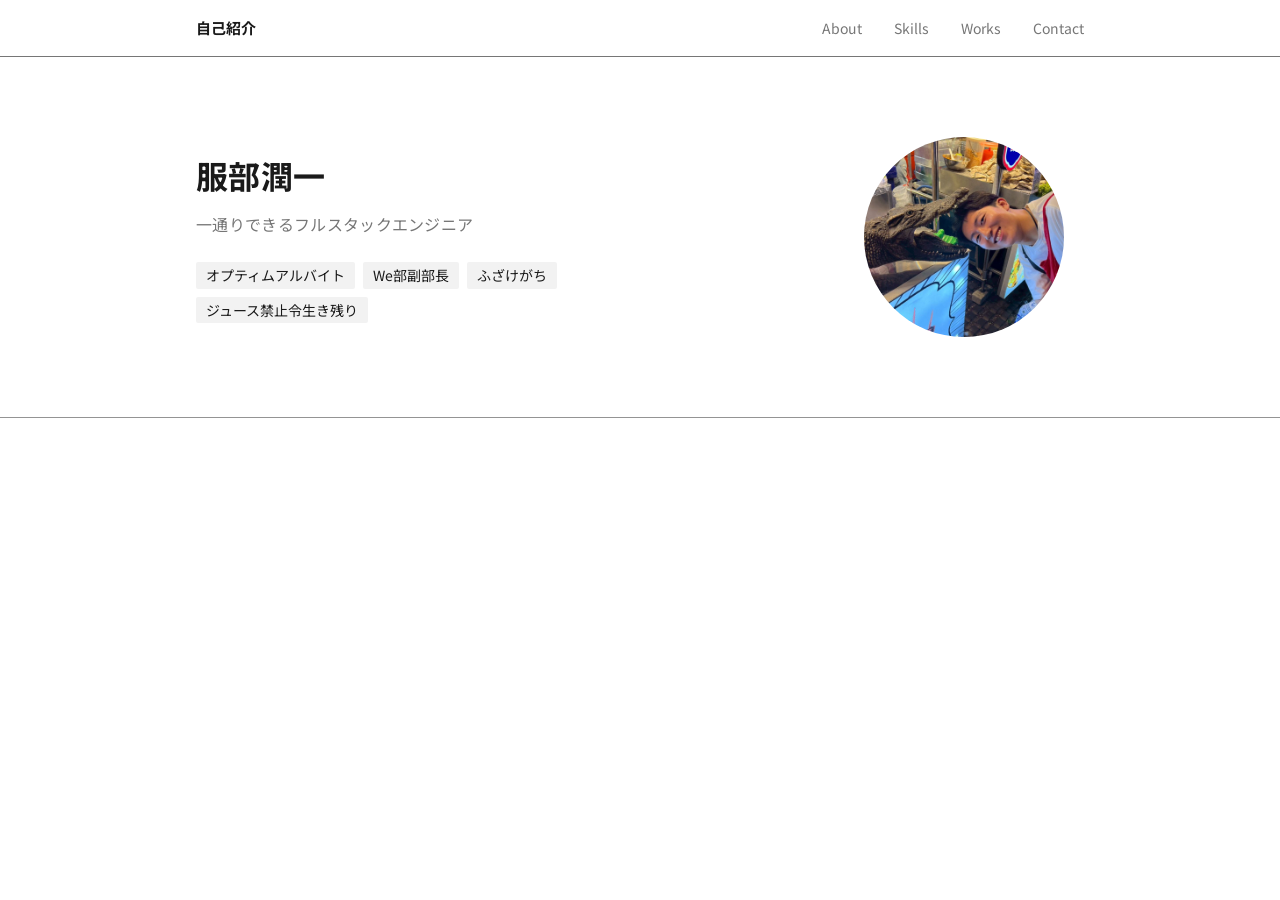
==== src/index.html @ 5481701e "ヒーローセクション" ====
<!DOCTYPE html>
<html lang="ja">

<head>
  <meta charset="UTF-8">
  <meta name="viewport" content="width=device-width, initial-scale=1.0">
  <title>自己紹介</title>

  <!-- Google Fonts: Noto Sans JP Noto Sans Mono を読み込む -->
  <link rel="preconnect" href="https://fonts.googleapis.com">
  <link rel="preconnect" href="https://fonts.gstatic.com" crossorigin>
  <link href="https://fonts.googleapis.com/css2?family=Noto+Sans+JP:wght@100..900&display=swap" rel="stylesheet">

  <link rel="stylesheet" type="" href="style.css">
</head>

<body>

  <header class="nav">
    <div class="container">
      <span class="nav-name">自己紹介</span>
      <nav>
        <ul class="nav-links">
          <li><a href="#about">About</a></li>
          <li><a href="#skills">Skills</a></li>
          <li><a href="#works">Works</a></li>
          <li><a href="#Contact">Contact</a></li>
        </ul>
      </nav>
    </div>
  </header>

  <section class="hero">
    <div class="container">
      <div class="hero-text">
        <h1 class="hero-name">服部潤一</h1>
        <p class="hero-catch">一通りできるフルスタックエンジニア</p>
        <div class="hero-tags">
          <span class="hero-tag">オプティムアルバイト</span>
          <span class="hero-tag">We部副部長</span>
          <span class="hero-tag">ふざけがち</span>
          <span class="hero-tag">ジュース禁止令生き残り</span>
        </div>
      </div>
      <div class="hero-photo">
        <img src="images/profile.jpg" alt="服部潤一の写真">
      </div>
    </div>
  </section>

</body>

</html>
---- src/style.css ----
*,
*::before,
*::after {
  box-sizing: border-box;
  margin: 0;
  padding: 0;
}

body {
  font-family: 'Noto Sans JP';
  background-color: #ffffff;
  color: #1a1a1a;
  line-height: 1.7;
}

.container {
  max-width: 968px;
  margin: 0 auto;
  padding: 0 40px;
}

/* ===== CSS変数（カラーテーマ） ===== */
:root {
  --text-main: #1a1a1a;
  --text-sub: #767676;
  --text-muted: #949494;
  --bg-page: #ffffff;
  --bg-alt: #f2f2f2;
  --border: #949494;
  --border-strong: #767676;
  --accent: #0017c1;
  --accent-hover: #00118f;
  --accent-light: #e8f1fe;
  --link: #00118f;
  --link-hover: #0017c1;
  --font-sans: 'Noto Sans JP';
  --font-mono: 'Noto Sans Mono';
}

.nav {
  background-color: var(--bg-page);
  border-bottom: 1px solid var(--border-strong);
  position: sticky;
  top: 0;
  z-index: 100;
}

.nav .container {
  height: 56px;
  display: flex;
  align-items: center;
  justify-content: space-between;
}

.nav-name {
  font-size: 15px;
  font-weight: 700;
  color: var(--text-main);
}

.nav-links {
  display: flex;
  gap: 32px;
  list-style: none;
}

.nav-links a {
  font-size: 14px;
  color: var(--text-sub);
  text-decoration: none;
}

.nav-links a:hover {
  color: var(--text-main);
}

.hero {
  background-color: var(--bg-page);
  border-bottom: 1px solid var(--border);
  padding: 80px 0;
}

.hero .container {
  display: grid;
  grid-template-columns: 1fr 240px;
  gap: 48px;
  align-items: center;
}

.hero-name {
  font-size: 32px;
  font-weight: 700;
  line-height: 1.5;
  letter-spacing: 0.01em;
  color: var(--text-main);
  margin-bottom: 12px;
}

.hero-catch {
  font-size: 16px;
  font-weight: 400;
  line-height: 1.7;
  letter-spacing: 0.02em;
  color: var(--text-sub);
  margin-bottom: 24px;
}

.hero-tags {
  display: flex;
  gap: 8px;
  flex-wrap: wrap;
  max-width: 420px;
}

.hero-tag {
  background-color: var(--bg-alt);
  color: var(--text-main);
  font-size: 14px;
  line-height: 1.3;
  padding: 4px 10px;
  border-radius: 2px;
}

.hero-photo img {
  width: 200px;
  height: 200px;
  border-radius: 50%;
  object-fit: cover;
  display: block;
  margin: 0 auto;
}
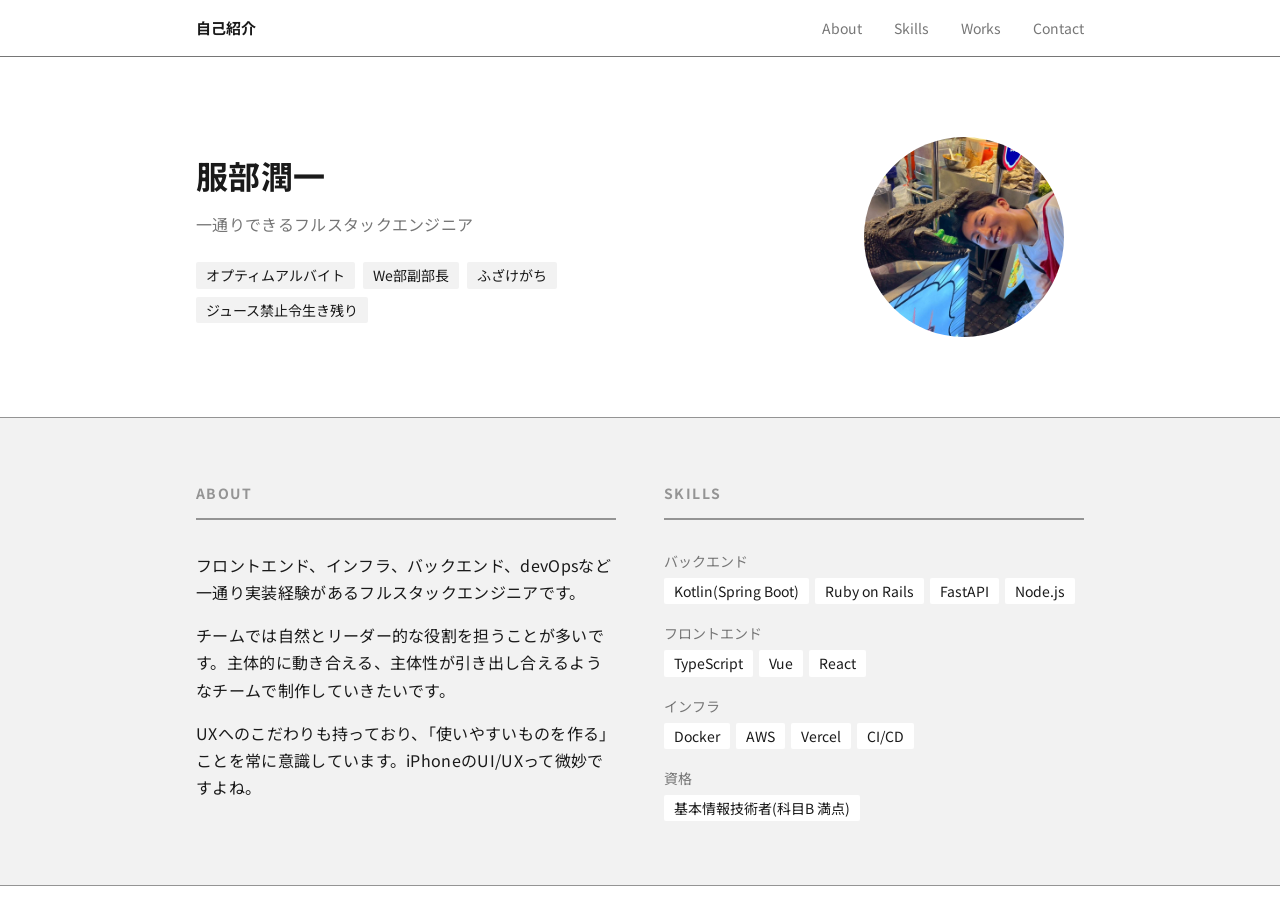
==== commit 41758709: "about-skillsセクション作成" ====
--- a/src/index.html
+++ b/src/index.html
@@ -48,6 +48,61 @@
     </div>
   </section>
 
+  <section class="about-skills" id="about">
+    <div class="container">
+
+      <div class="about">
+        <h2 class="section-title">ABOUT</h2>
+        <p class="about-text">フロントエンド、インフラ、バックエンド、devOpsなど一通り実装経験があるフルスタックエンジニアです。</p>
+        <p class="about-text"> チームでは自然とリーダー的な役割を担うことが多いです。主体的に動き合える、主体性が引き出し合えるようなチームで制作していきたいです。</p>
+        <p class="about-text">UXへのこだわりも持っており、「使いやすいものを作る」ことを常に意識しています。iPhoneのUI/UXって微妙ですよね。</p>
+      </div>
+
+      <div class="skills" id="skills">
+        <h2 class="section-title">SKILLS</h2>
+        <div class="skills-grid">
+
+          <div class="skill-row">
+            <p class="skill-label">バックエンド</p>
+            <div class="skill-chips">
+              <span class="skill-chip">Kotlin(Spring Boot)</span>
+              <span class="skill-chip">Ruby on Rails</span>
+              <span class="skill-chip">FastAPI</span>
+              <span class="skill-chip">Node.js</span>
+            </div>
+          </div>
+
+          <div class="skill-row">
+            <p class="skill-label">フロントエンド</p>
+            <div class="skill-chips">
+              <span class="skill-chip">TypeScript</span>
+              <span class="skill-chip">Vue</span>
+              <span class="skill-chip">React</span>
+            </div>
+          </div>
+
+          <div class="skill-row">
+            <p class="skill-label">インフラ</p>
+            <div class="skill-chips">
+              <span class="skill-chip">Docker</span>
+              <span class="skill-chip">AWS</span>
+              <span class="skill-chip">Vercel</span>
+              <span class="skill-chip">CI/CD</span>
+            </div>
+          </div>
+          <div class="skill-row">
+            <p class="skill-label">資格</p>
+            <div class="skill-chips">
+              <span class="skill-chip">基本情報技術者(科目B 満点)</span>
+            </div>
+          </div>
+
+        </div>
+      </div>
+
+    </div>
+  </section>
+
 </body>
 
 </html>
--- a/src/style.css
+++ b/src/style.css
@@ -129,3 +129,68 @@
   display: block;
   margin: 0 auto;
 }
+
+.section-title {
+  font-size: 14px;
+  font-weight: 700;
+  letter-spacing: 0.1em;
+  color: var(--text-muted);
+  margin-bottom: 32px;
+  padding-bottom: 12px;
+  border-bottom: 2px solid var(--border);
+}
+
+.about-skills {
+  background-color: var(--bg-alt);
+  border-bottom: 1px solid var(--border);
+  padding: 64px 0px;
+}
+
+.about-skills .container {
+  display: grid;
+  grid-template-columns: 1fr 1fr;
+  gap: 48px;
+}
+
+.about-text {
+  font-size: 16px;
+  font-weight: 400;
+  line-height: 1.7;
+  letter-spacing: 0.02em;
+  color: var(--text-main);
+}
+
+.about-text+.about-text {
+  margin-top: 1em;
+}
+
+.skills-grid {
+  display: flex;
+  flex-direction: column;
+  gap: 20px;
+}
+
+.skill-label {
+  font-size: 14px;
+  font-weight: 400;
+  line-height: 1.3;
+  letter-spacing: 0;
+  color: var(--text-sub);
+  margin-bottom: 8px;
+}
+
+.skill-chips {
+  display: flex;
+  gap: 6px;
+  flex-wrap: wrap;
+}
+
+.skill-chip {
+  background-color: var(--bg-page);
+  color: var(--text-main);
+  font-size: 14px;
+  line-height: 1.3;
+  letter-spacing: 0;
+  padding: 4px 10px;
+  border-radius: 2px;
+}
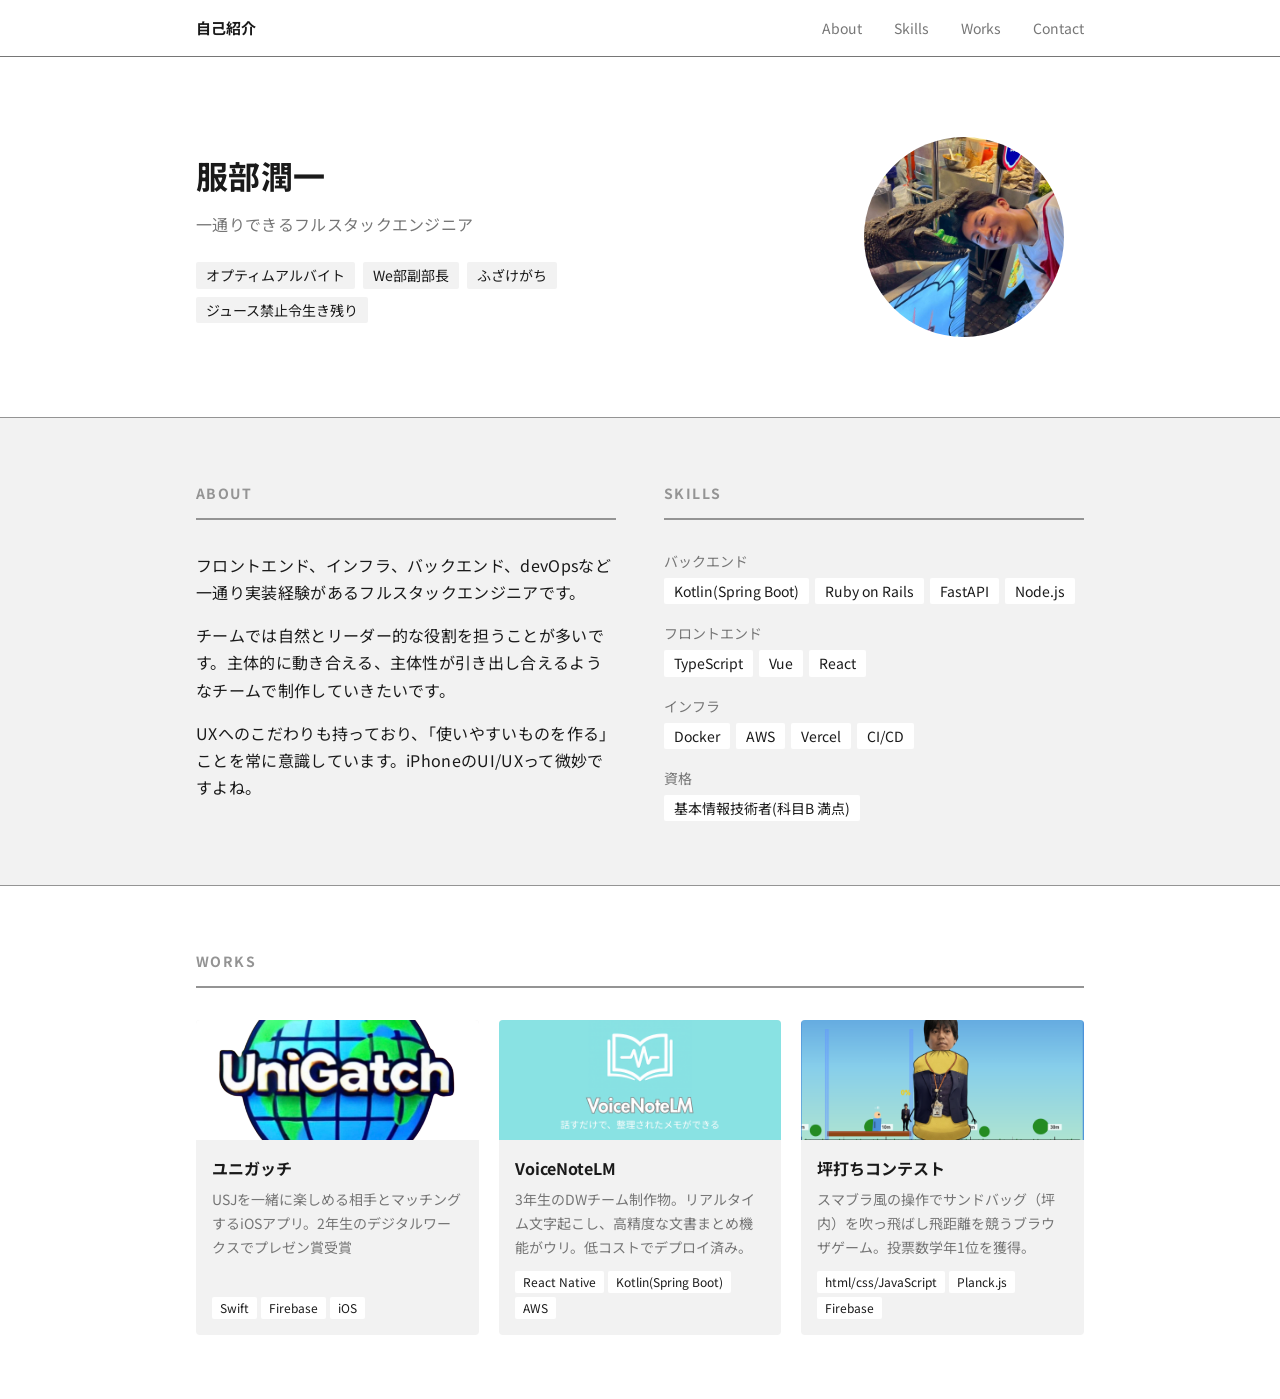
==== commit 73c10535: "works" ====
--- a/src/index.html
+++ b/src/index.html
@@ -103,6 +103,63 @@
     </div>
   </section>
 
+  <section class="works" id="works">
+    <div class="container">
+      <h2 class="section-title">WORKS</h2>
+      <div class="works-grid">
+
+        <!-- ユニがっち -->
+        <div class="work-card">
+          <div class="card-thumb">
+            <img src="images/UniGatch_thumb.png" alt="ユニガッチサムネ">
+          </div>
+          <div class="card-body">
+            <h3 class="card-title">ユニガッチ</h3>
+            <p class="card-desc">USJを一緒に楽しめる相手とマッチングするiOSアプリ。2年生のデジタルワークスでプレゼン賞受賞</p>
+            <div class="card-tags">
+              <span class="card-tag">Swift</span>
+              <span class="card-tag">Firebase</span>
+              <span class="card-tag">iOS</span>
+            </div>
+          </div>
+        </div>
+
+        <!-- VoiceNoteLM -->
+        <div class="work-card">
+          <div class="card-thumb">
+            <img src="images/VoiceNoteLM_thumbnail.png" alt="VoiceNoteLMサムネ">
+          </div>
+          <div class="card-body">
+            <h3 class="card-title">VoiceNoteLM</h3>
+            <p class="card-desc">3年生のDWチーム制作物。リアルタイム文字起こし、高精度な文書まとめ機能がウリ。低コストでデプロイ済み。</p>
+            <div class="card-tags">
+              <span class="card-tag">React Native</span>
+              <span class="card-tag">Kotlin(Spring Boot)</span>
+              <span class="card-tag">AWS</span>
+            </div>
+          </div>
+        </div>
+
+        <!-- 坪内コンテスト -->
+        <div class="work-card">
+          <a class="card-thumb card-thumb--link" href="https://junhat6.github.io/homurun-game/" target="_blank" rel="noopener">
+            <img src="images/tsubouchi_thumbnail.png" alt="坪打ちコンテストサムネ">
+          </a>
+          <div class="card-body">
+            <h3 class="card-title">坪打ちコンテスト</h3>
+            <p class="card-desc">スマブラ風の操作でサンドバッグ（坪内）を吹っ飛ばし飛距離を競うブラウザゲーム。投票数学年1位を獲得。</p>
+            <div class="card-tags">
+              <span class="card-tag">html/css/JavaScript</span>
+              <span class="card-tag">Planck.js</span>
+              <span class="card-tag">Firebase</span>
+            </div>
+          </div>
+        </div>
+
+      </div>
+    </div>
+  </section>
+
 </body>
 
 </html>
--- a/src/style.css
+++ b/src/style.css
@@ -194,3 +194,81 @@
   padding: 4px 10px;
   border-radius: 2px;
 }
+
+.works {
+  background-color: var(--bg-page);
+  border-radius: 1px solid var(--border);
+  padding: 64px 0;
+}
+
+.works-grid {
+  display: grid;
+  grid-template-columns: repeat(3, 1fr);
+  gap: 20px;
+}
+
+.work-card {
+  background-color: var(--bg-alt);
+  border-radius: 4px;
+  overflow: hidden;
+  display: flex;
+  flex-direction: column;
+}
+
+.card-thumb {
+  background-color: var(--border);
+  height: 120px;
+  display: flex;
+  align-items: center;
+  justify-content: center;
+  overflow: hidden;
+}
+
+.card-thumb img {
+  width: 100%;
+  height: 100%;
+  object-fit: cover;
+  display: block;
+}
+
+.card-thumb--link:hover {
+  background-color: var(--accent);
+}
+
+.card-body {
+  padding: 16px;
+  display: flex;
+  flex-direction: column;
+  gap: 8px;
+  flex: 1;
+}
+
+.card-title {
+  font-size: 16px;
+  font-weight: 700;
+  line-height: 1.5;
+  color: var(--text-main);
+}
+
+.card-desc {
+  font-size: 14px;
+  line-height: 1.7;
+  color: var(--text-sub);
+  flex: 1;
+}
+
+.card-tags {
+  display: flex;
+  gap: 4px;
+  flex-wrap: wrap;
+  margin-top: 4px;
+}
+
+.card-tag {
+  background-color: var(--bg-page);
+  color: var(--text-main);
+  font-size: 12px;
+  line-height: 1.3;
+  padding: 3px 8px;
+  border-radius: 2px;
+}
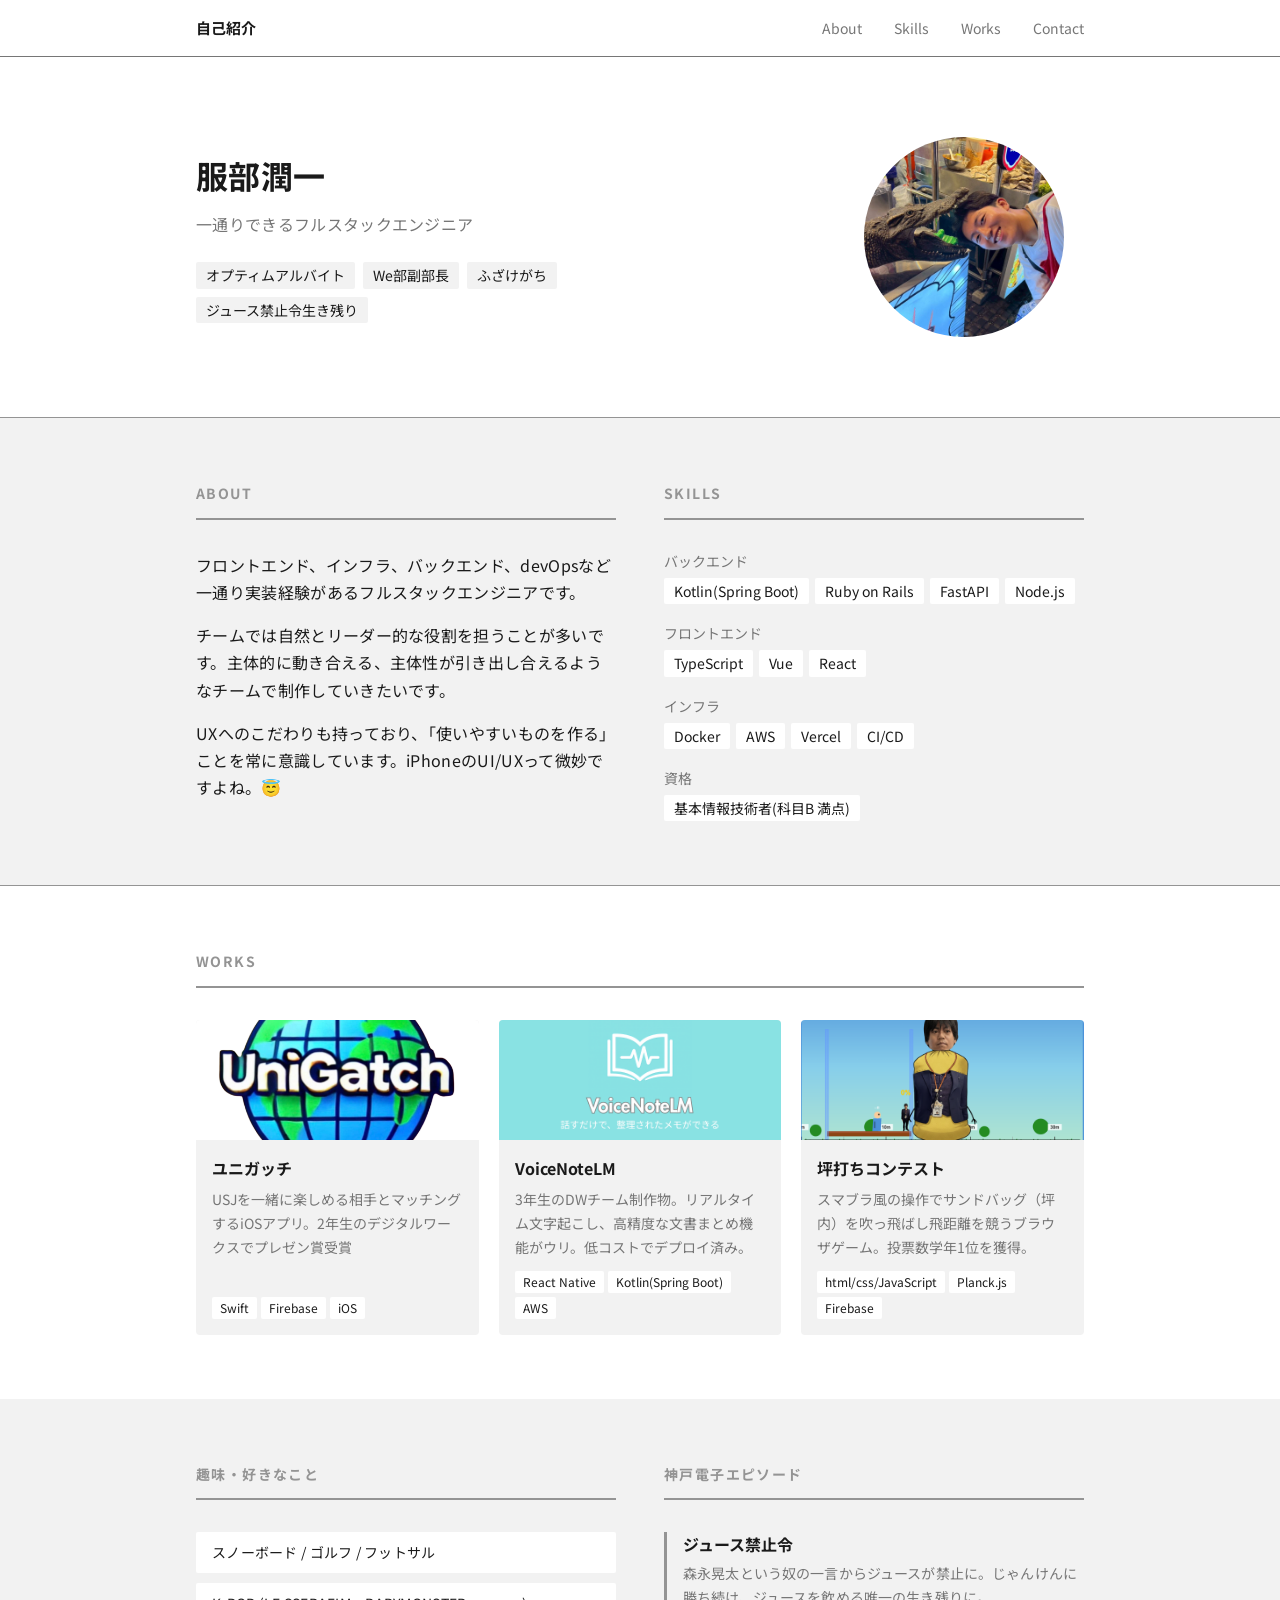
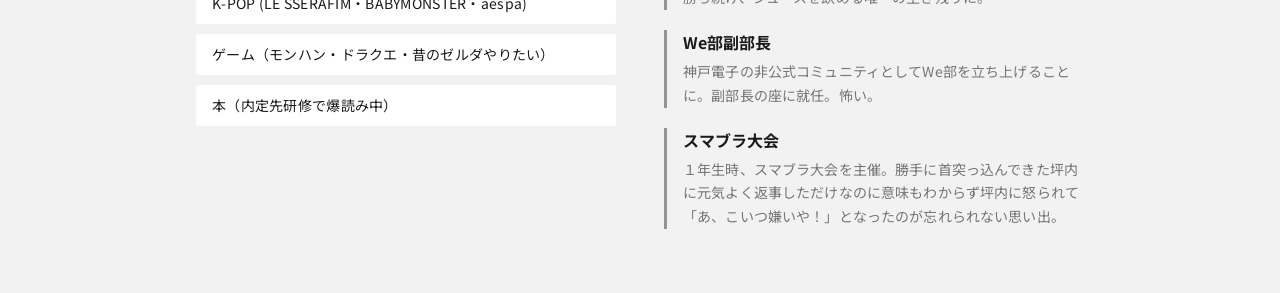
==== commit bc5ea9bc: "personality" ====
--- a/src/index.html
+++ b/src/index.html
@@ -55,7 +55,7 @@
         <h2 class="section-title">ABOUT</h2>
         <p class="about-text">フロントエンド、インフラ、バックエンド、devOpsなど一通り実装経験があるフルスタックエンジニアです。</p>
         <p class="about-text"> チームでは自然とリーダー的な役割を担うことが多いです。主体的に動き合える、主体性が引き出し合えるようなチームで制作していきたいです。</p>
-        <p class="about-text">UXへのこだわりも持っており、「使いやすいものを作る」ことを常に意識しています。iPhoneのUI/UXって微妙ですよね。</p>
+        <p class="about-text">UXへのこだわりも持っており、「使いやすいものを作る」ことを常に意識しています。iPhoneのUI/UXって微妙ですよね。😇</p>
       </div>
 
       <div class="skills" id="skills">
@@ -160,6 +160,42 @@
     </div>
   </section>
 
+  <section class="personality" id="personality">
+    <div class="container">
+      <div class="hobby">
+        <h2 class="section-title">趣味・好きなこと</h2>
+        <ul class="hobby-list">
+          <li class="hobby-item">スノーボード / ゴルフ / フットサル</li>
+          <li class="hobby-item">K-POP (LE SSERAFIM・BABYMONSTER・aespa)</li>
+          <li class="hobby-item">ゲーム（モンハン・ドラクエ・昔のゼルダやりたい）</li>
+          <li class="hobby-item">本（内定先研修で爆読み中）</li>
+        </ul>
+      </div>
+
+      <div class="episodes">
+        <h2 class="section-title">神戸電子エピソード</h2>
+        <div class="episode-list">
+          <div class="episode-item">
+            <p class="ep-title">ジュース禁止令</p>
+            <p class="ep-body">森永晃太という奴の一言からジュースが禁止に。じゃんけんに勝ち続け、ジュースを飲める唯一の生き残りに。</p>
+          </div>
+
+          <div class="episode-item">
+            <p class="ep-title">We部副部長</p>
+            <p class="ep-body">神戸電子の非公式コミュニティとしてWe部を立ち上げることに。副部長の座に就任。怖い。</p>
+          </div>
+
+          <div class="episode-item">
+            <p class="ep-title">スマブラ大会</p>
+            <p class="ep-body">１年生時、スマブラ大会を主催。勝手に首突っ込んできた坪内に元気よく返事しただけなのに意味もわからず坪内に怒られて「あ、こいつ嫌いや！」となったのが忘れられない思い出。</p>
+          </div>
+
+        </div>
+      </div>
+
+    </div>
+  </section>
+
 </body>
 
 </html>
--- a/src/style.css
+++ b/src/style.css
@@ -272,3 +272,58 @@
   padding: 3px 8px;
   border-radius: 2px;
 }
+
+.personality {
+  background-color: var(--bg-alt);
+  border-radius: 1px solid var(--border);
+  padding: 64px 0;
+}
+
+.personality .container {
+  display: grid;
+  grid-template-columns: 1fr 1fr;
+  gap: 48px;
+}
+
+.hobby-list {
+  list-style: none;
+  display: flex;
+  flex-direction: column;
+  gap: 10px;
+}
+
+.hobby-item {
+  background-color: var(--bg-page);
+  font-size: 14px;
+  line-height: 1.5;
+  letter-spacing: 0.02em;
+  color: var(--text-main);
+  padding: 10px 16px;
+  border-radius: 2px;
+}
+
+.episode-list {
+  display: flex;
+  flex-direction: column;
+  gap: 20px;
+}
+
+.episode-item {
+  border-left: 3px solid var(--border);
+  padding-left: 16px;
+}
+
+.ep-title {
+  font-size: 16px;
+  font-weight: 700;
+  line-height: 1.5;
+  color: var(--text-main);
+  margin-bottom: 6px;
+}
+
+.ep-body {
+  font-size: 14px;
+  line-height: 1.7;
+  letter-spacing: 0.01em;
+  color: var(--text-sub);
+}
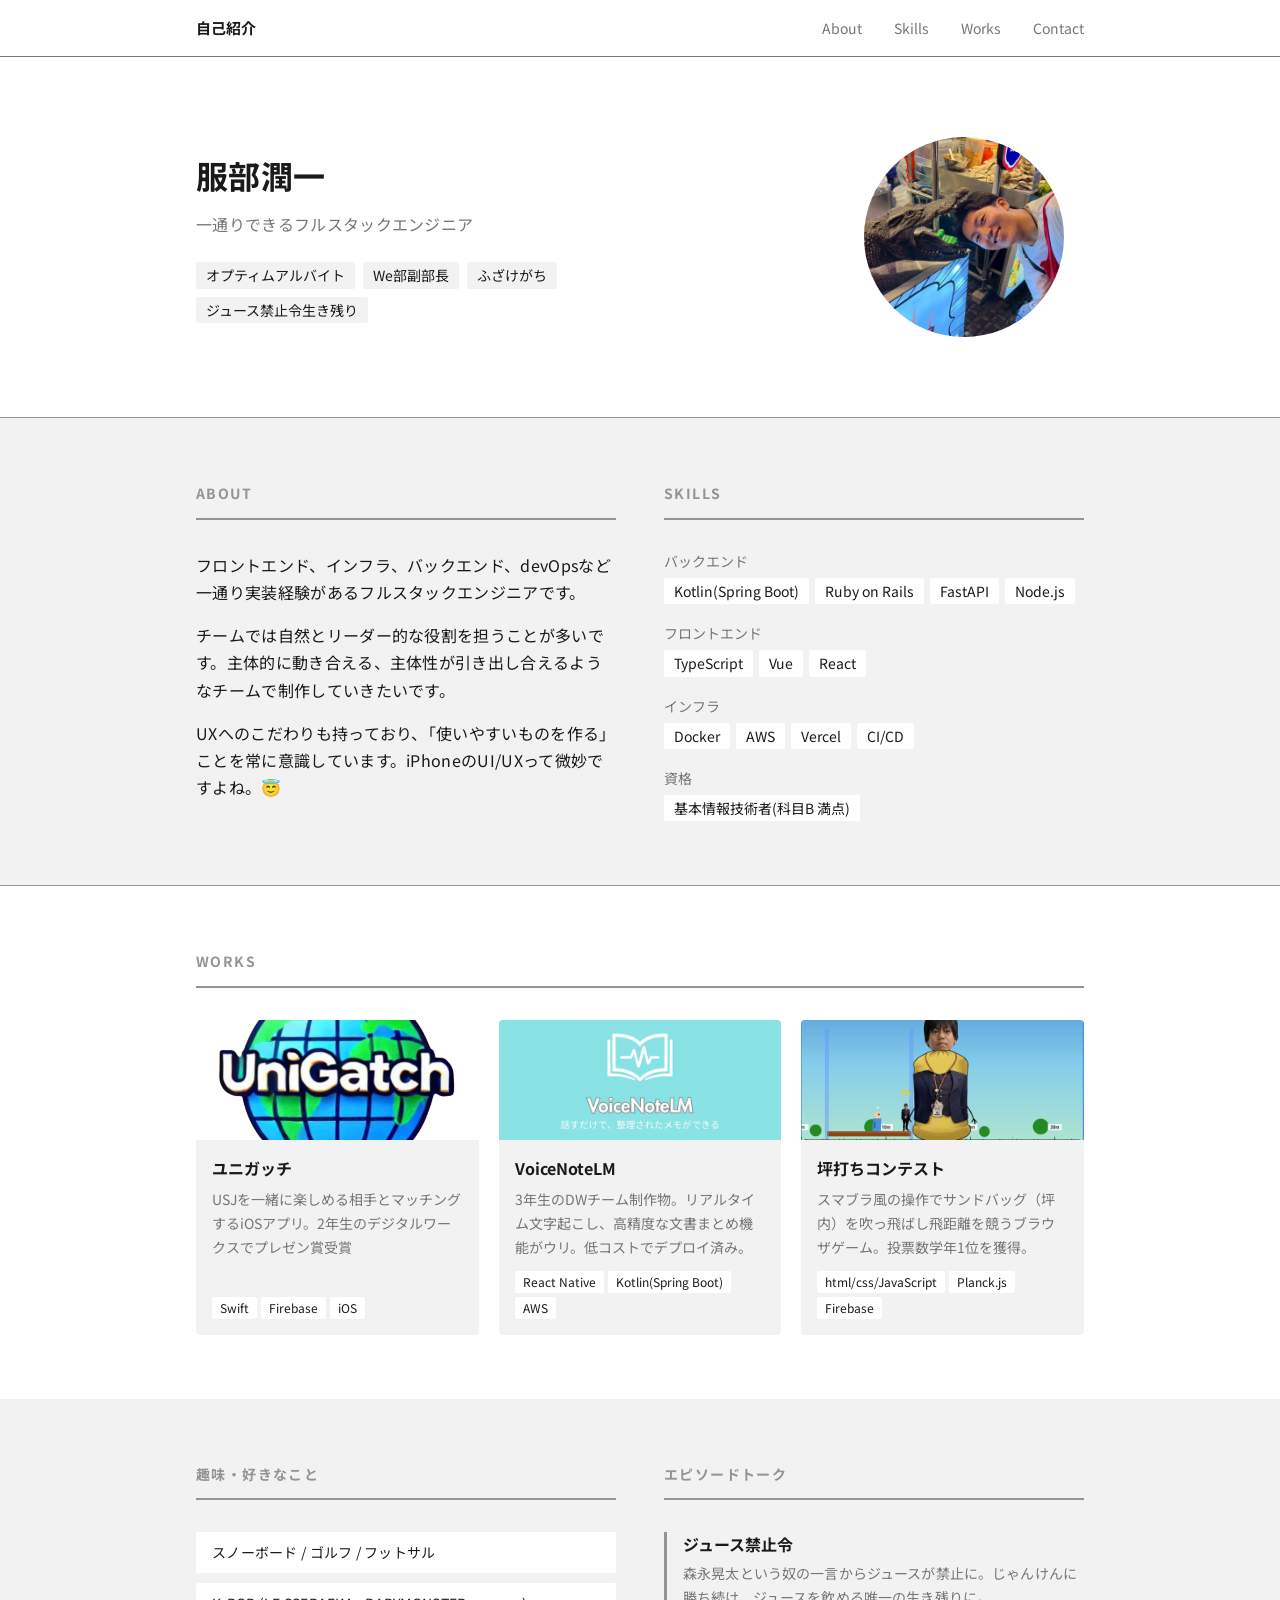
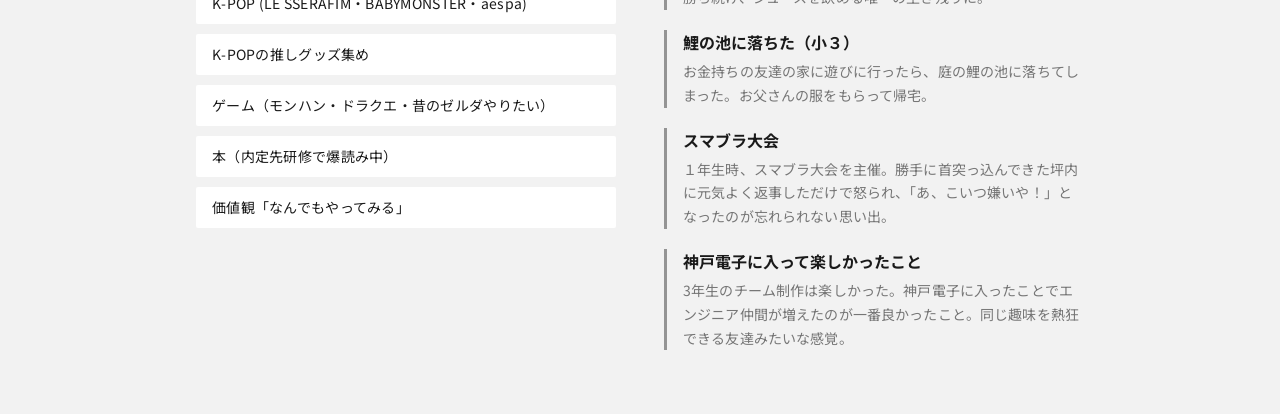
==== commit 8949e2cd: "パーソナル修正" ====
--- a/src/index.html
+++ b/src/index.html
@@ -167,13 +167,15 @@
         <ul class="hobby-list">
           <li class="hobby-item">スノーボード / ゴルフ / フットサル</li>
           <li class="hobby-item">K-POP (LE SSERAFIM・BABYMONSTER・aespa)</li>
+          <li class="hobby-item">K-POPの推しグッズ集め</li>
           <li class="hobby-item">ゲーム（モンハン・ドラクエ・昔のゼルダやりたい）</li>
           <li class="hobby-item">本（内定先研修で爆読み中）</li>
+          <li class="hobby-item">価値観「なんでもやってみる」</li>
         </ul>
       </div>
 
       <div class="episodes">
-        <h2 class="section-title">神戸電子エピソード</h2>
+        <h2 class="section-title">エピソードトーク</h2>
         <div class="episode-list">
           <div class="episode-item">
             <p class="ep-title">ジュース禁止令</p>
@@ -181,13 +183,18 @@
           </div>
 
           <div class="episode-item">
-            <p class="ep-title">We部副部長</p>
-            <p class="ep-body">神戸電子の非公式コミュニティとしてWe部を立ち上げることに。副部長の座に就任。怖い。</p>
+            <p class="ep-title">鯉の池に落ちた（小３）</p>
+            <p class="ep-body">お金持ちの友達の家に遊びに行ったら、庭の鯉の池に落ちてしまった。お父さんの服をもらって帰宅。</p>
           </div>
 
           <div class="episode-item">
             <p class="ep-title">スマブラ大会</p>
-            <p class="ep-body">１年生時、スマブラ大会を主催。勝手に首突っ込んできた坪内に元気よく返事しただけなのに意味もわからず坪内に怒られて「あ、こいつ嫌いや！」となったのが忘れられない思い出。</p>
+            <p class="ep-body">１年生時、スマブラ大会を主催。勝手に首突っ込んできた坪内に元気よく返事しただけで怒られ、「あ、こいつ嫌いや！」となったのが忘れられない思い出。</p>
+          </div>
+
+          <div class="episode-item">
+            <p class="ep-title">神戸電子に入って楽しかったこと</p>
+            <p class="ep-body">3年生のチーム制作は楽しかった。神戸電子に入ったことでエンジニア仲間が増えたのが一番良かったこと。同じ趣味を熱狂できる友達みたいな感覚。</p>
           </div>
 
         </div>
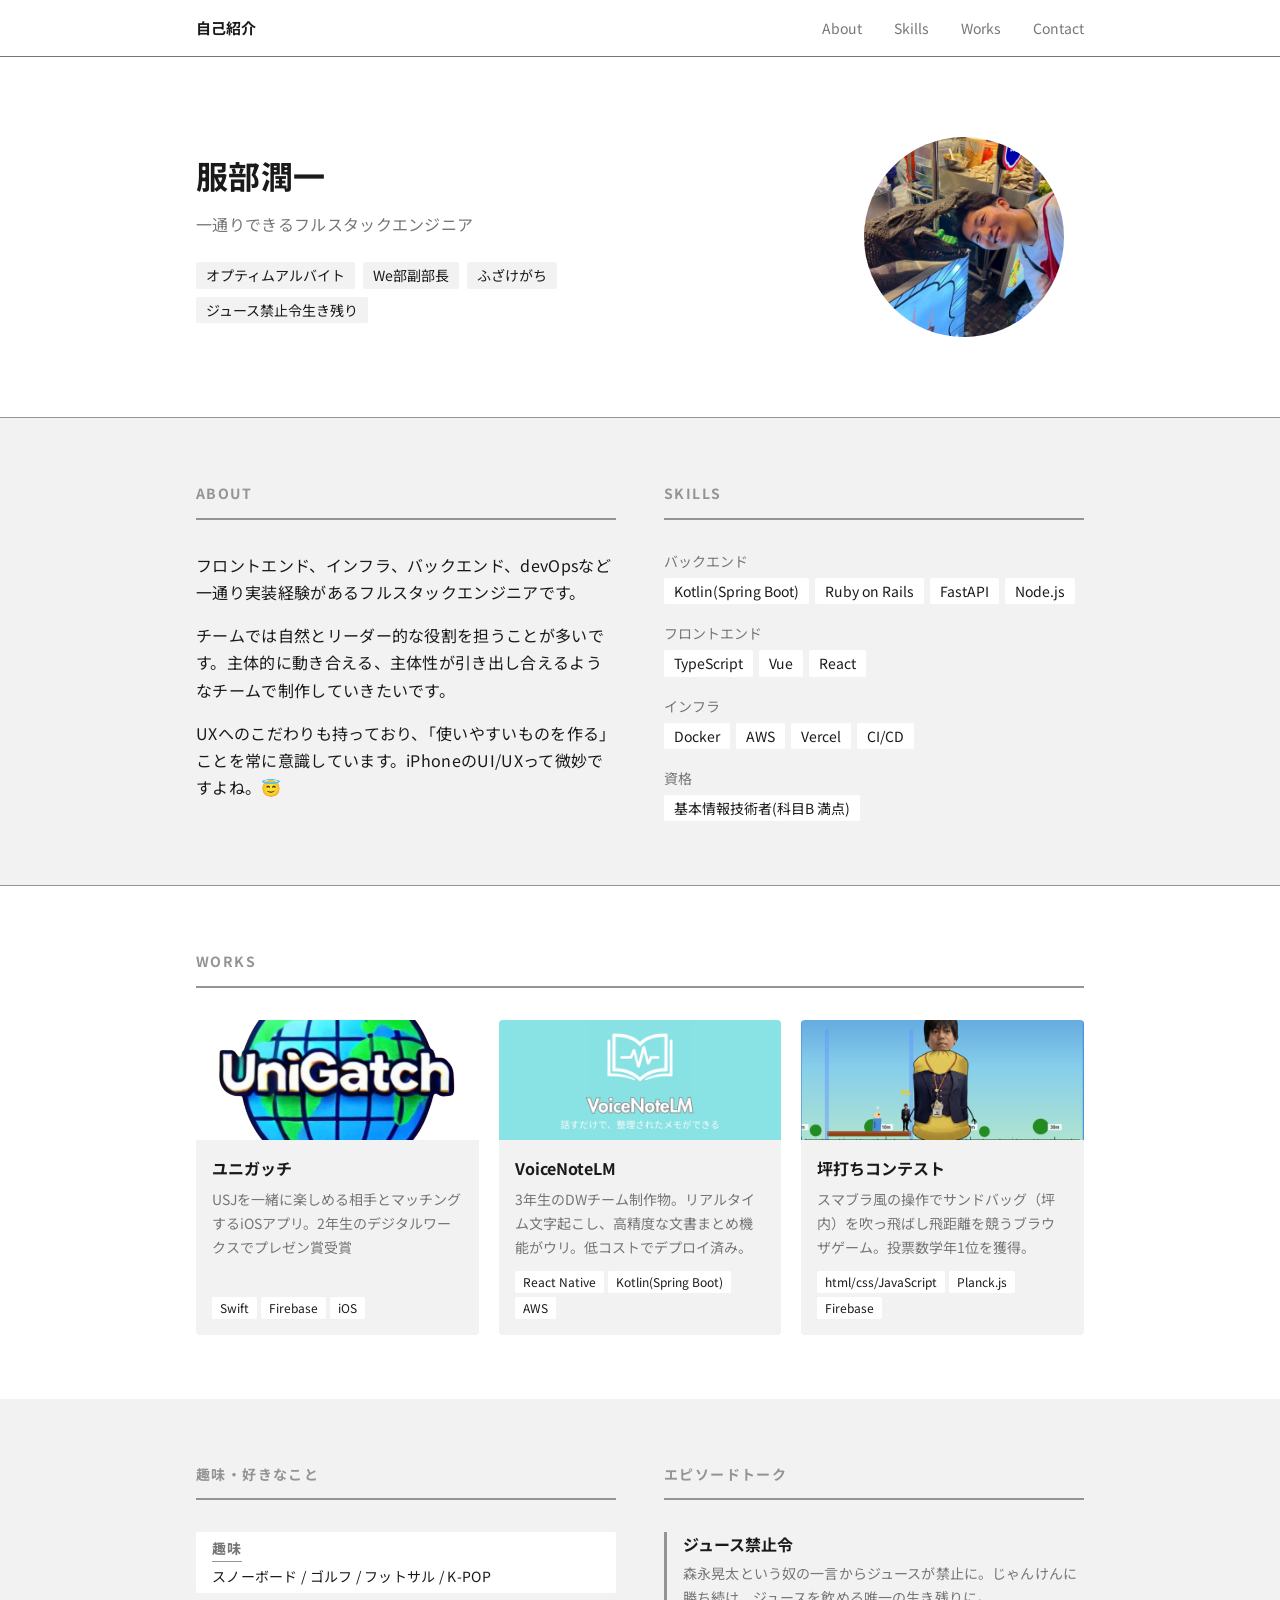
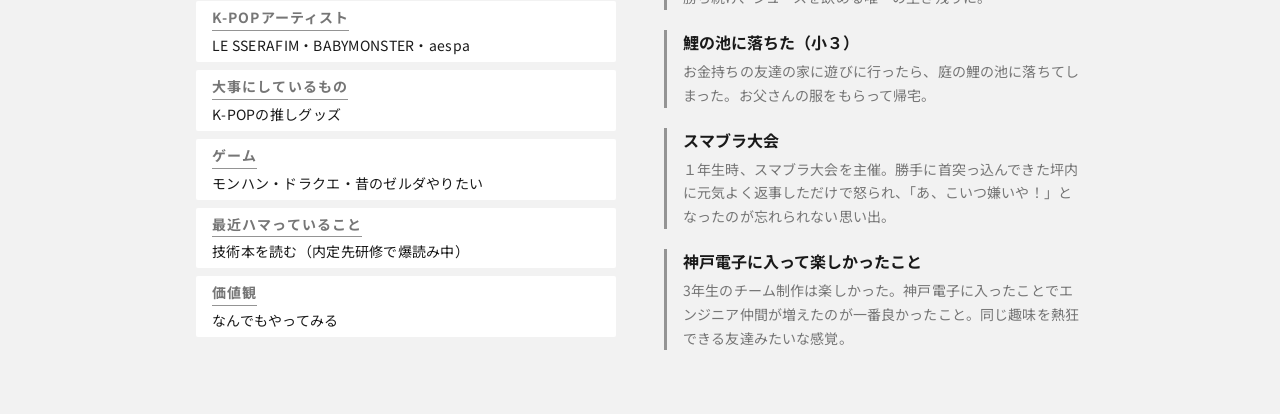
==== commit 38b38641: "パーソナル修正" ====
--- a/src/index.html
+++ b/src/index.html
@@ -164,14 +164,39 @@
     <div class="container">
       <div class="hobby">
         <h2 class="section-title">趣味・好きなこと</h2>
-        <ul class="hobby-list">
-          <li class="hobby-item">スノーボード / ゴルフ / フットサル</li>
-          <li class="hobby-item">K-POP (LE SSERAFIM・BABYMONSTER・aespa)</li>
-          <li class="hobby-item">K-POPの推しグッズ集め</li>
-          <li class="hobby-item">ゲーム（モンハン・ドラクエ・昔のゼルダやりたい）</li>
-          <li class="hobby-item">本（内定先研修で爆読み中）</li>
-          <li class="hobby-item">価値観「なんでもやってみる」</li>
-        </ul>
+        <div class="hobby-list">
+
+          <div class="hobby-card">
+            <span class="hobby-label">趣味</span>
+            <p class="hobby-body">スノーボード / ゴルフ / フットサル / K-POP</p>
+          </div>
+
+          <div class="hobby-card">
+            <span class="hobby-label">K-POPアーティスト</span>
+            <p class="hobby-body">LE SSERAFIM・BABYMONSTER・aespa</p>
+          </div>
+
+          <div class="hobby-card">
+            <span class="hobby-label">大事にしているもの</span>
+            <p class="hobby-body">K-POPの推しグッズ</p>
+          </div>
+
+          <div class="hobby-card">
+            <span class="hobby-label">ゲーム</span>
+            <p class="hobby-body">モンハン・ドラクエ・昔のゼルダやりたい</p>
+          </div>
+
+          <div class="hobby-card">
+            <span class="hobby-label">最近ハマっていること</span>
+            <p class="hobby-body">技術本を読む（内定先研修で爆読み中）</p>
+          </div>
+
+          <div class="hobby-card">
+            <span class="hobby-label">価値観</span>
+            <p class="hobby-body">なんでもやってみる</p>
+          </div>
+
+        </div>
       </div>
 
       <div class="episodes">
--- a/src/style.css
+++ b/src/style.css
@@ -286,20 +286,33 @@
 }
 
 .hobby-list {
-  list-style: none;
-  display: flex;
-  flex-direction: column;
-  gap: 10px;
-}
-
-.hobby-item {
-  background-color: var(--bg-page);
+  display: flex;
+  flex-direction: column;
+  gap: 8px;
+}
+
+.hobby-card {
+  background-color: var(--bg-page);
+  border-radius: 2px;
+  padding: 2px 16px;
+}
+
+.hobby-label {
+  display: inline-block;
+  font-size: 14px;
+  font-weight: 700;
+  letter-spacing: 0.08em;
+  color: var(--text-sub);
+  margin-bottom: 4px;
+  border-bottom: 1px solid var(--border);
+}
+
+.hobby-body {
   font-size: 14px;
   line-height: 1.5;
   letter-spacing: 0.02em;
   color: var(--text-main);
-  padding: 10px 16px;
-  border-radius: 2px;
+  margin-bottom: 4px;
 }
 
 .episode-list {
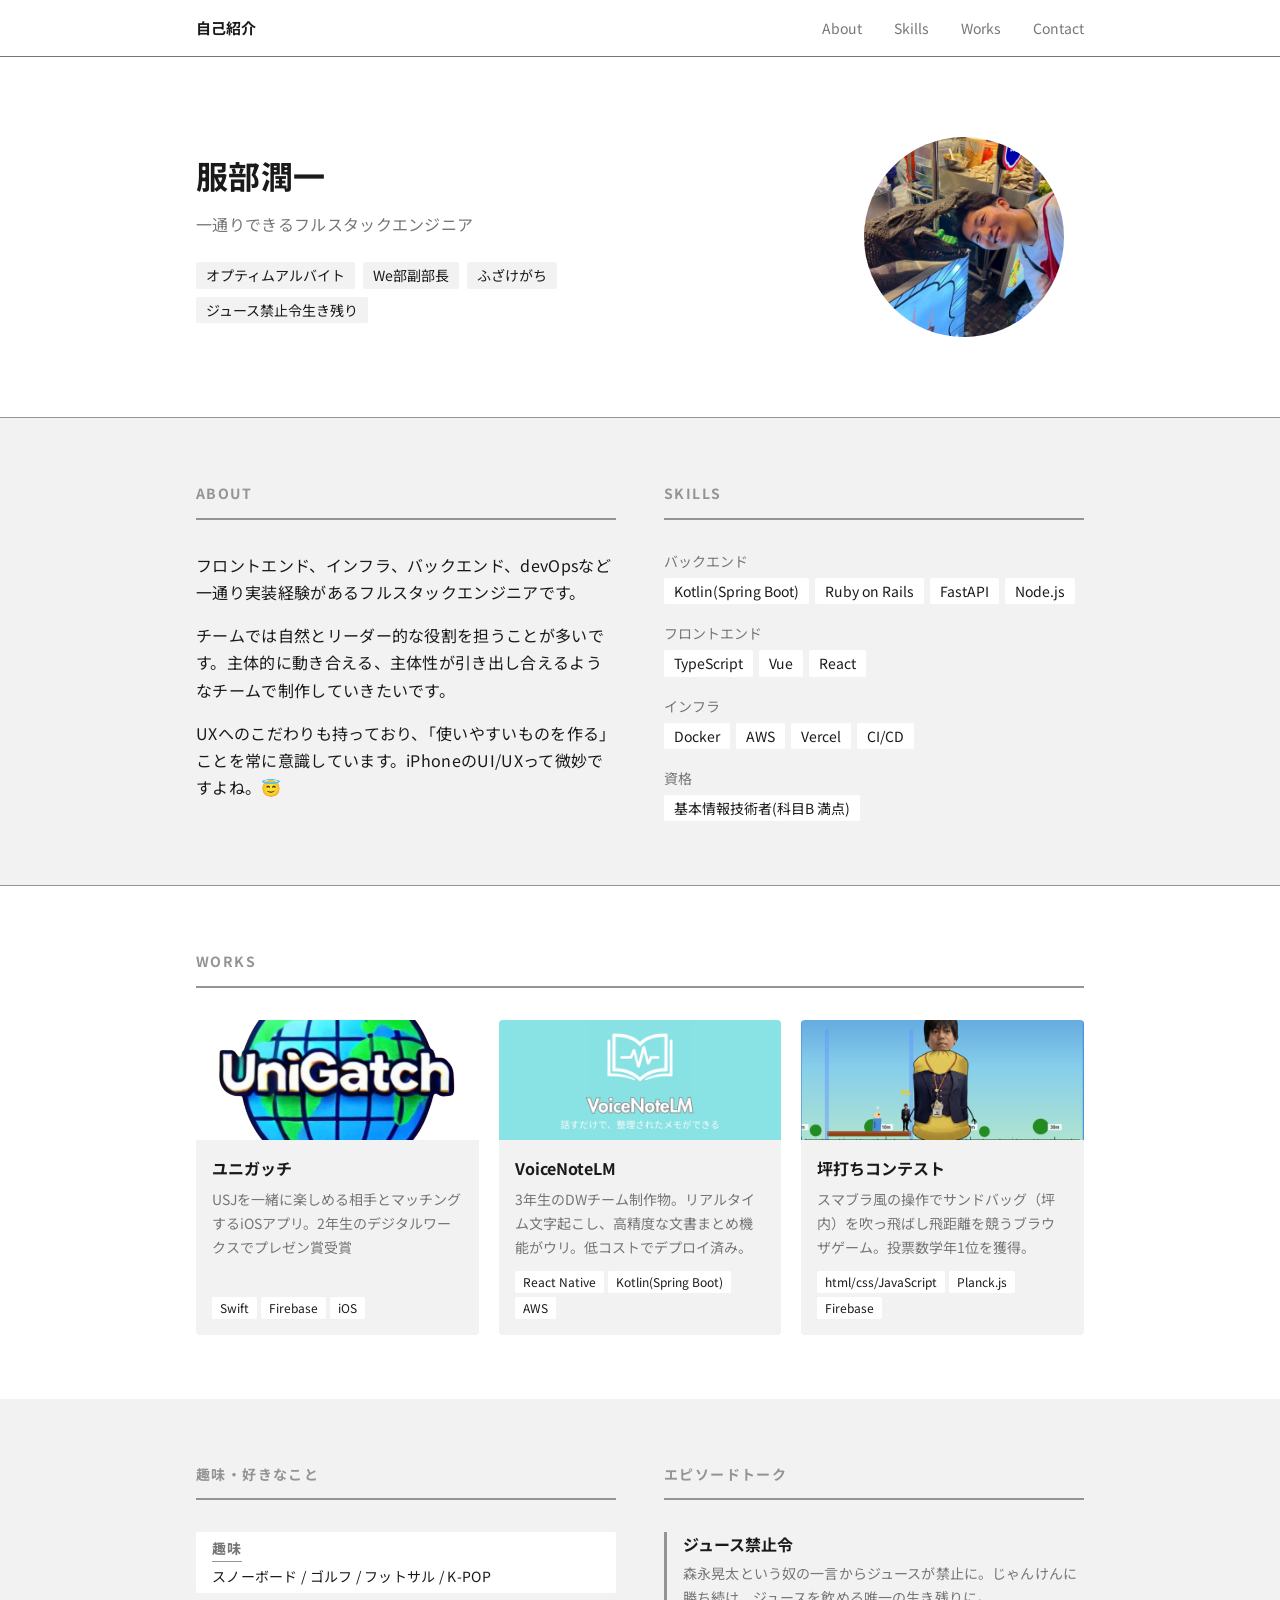
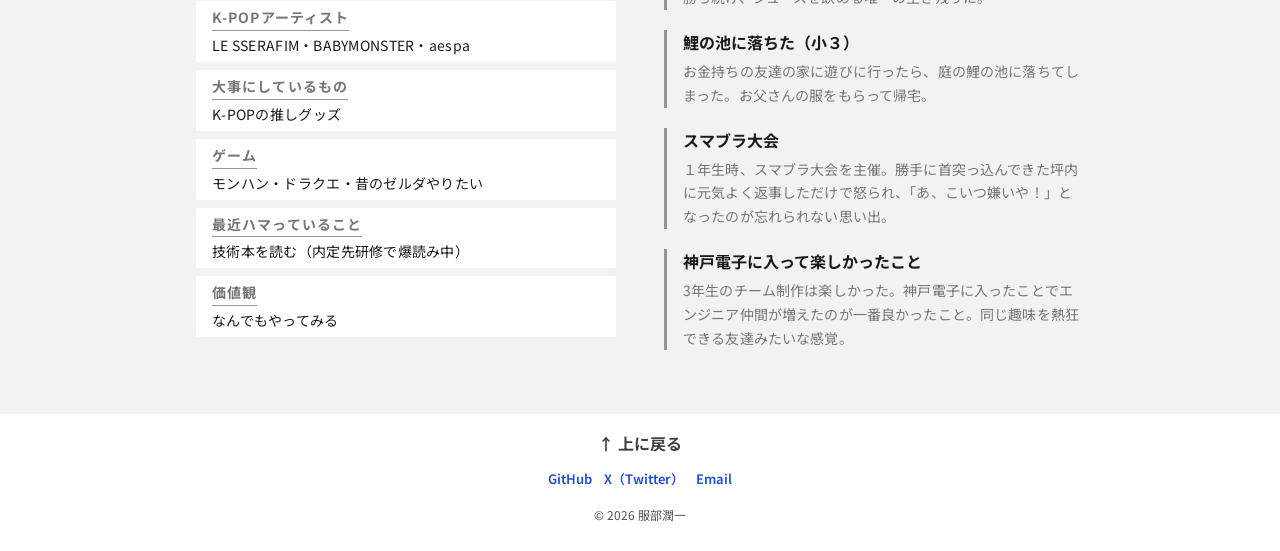
==== commit 701948f0: "footer" ====
--- a/src/index.html
+++ b/src/index.html
@@ -15,6 +15,8 @@
 </head>
 
 <body>
+
+  <div id="top"></div>
 
   <header class="nav">
     <div class="container">
@@ -228,6 +230,21 @@
     </div>
   </section>
 
+  <footer class="site-footer" aria-label="フッター">
+    <div class="footer-inner">
+      <a class="to-top" href="#top">↑ 上に戻る</a>
+
+      <nav class="footer-links" aria-label="外部リンク">
+        <a href="https://github.com/junhat6" target="_blank" rel="noopener noreferrer">GitHub</a>
+        <a href="https://x.com/junhat06" target="_blank" rel="noopener noreferrer">X（Twitter）</a>
+        <a href="mailto:junhat6@gmail.com">Email</a>
+      </nav>
+
+      <small class="copyright">© 2026 服部潤一</small>
+    </div>
+  </footer>
+
+
 </body>
 
 </html>
--- a/src/style.css
+++ b/src/style.css
@@ -339,4 +339,48 @@
   line-height: 1.7;
   letter-spacing: 0.01em;
   color: var(--text-sub);
-}+}
+
+/* ===== Footer ===== */
+.site-footer {
+  padding-top: 16px;
+  text-align: center;
+}
+
+.footer-inner {
+  max-width: 560px;
+  margin: 0 auto;
+  padding: 0 16px 24px;
+}
+
+.to-top {
+  display: inline-block;
+  margin-bottom: 10px;
+  text-decoration: none;
+  font-weight: 700;
+  color: rgba(0, 0, 0, 0.75);
+}
+
+.footer-links {
+  display: flex;
+  justify-content: center;
+  flex-wrap: wrap;
+  gap: 12px;
+  margin-bottom: 10px;
+}
+
+.footer-links a {
+  color: #1d4ed8;
+  text-decoration: none;
+  font-weight: 600;
+  font-size: 13px;
+}
+
+.footer-links a:hover {
+  text-decoration: underline;
+}
+
+.copyright {
+  font-size: 12px;
+  opacity: 0.75;
+}
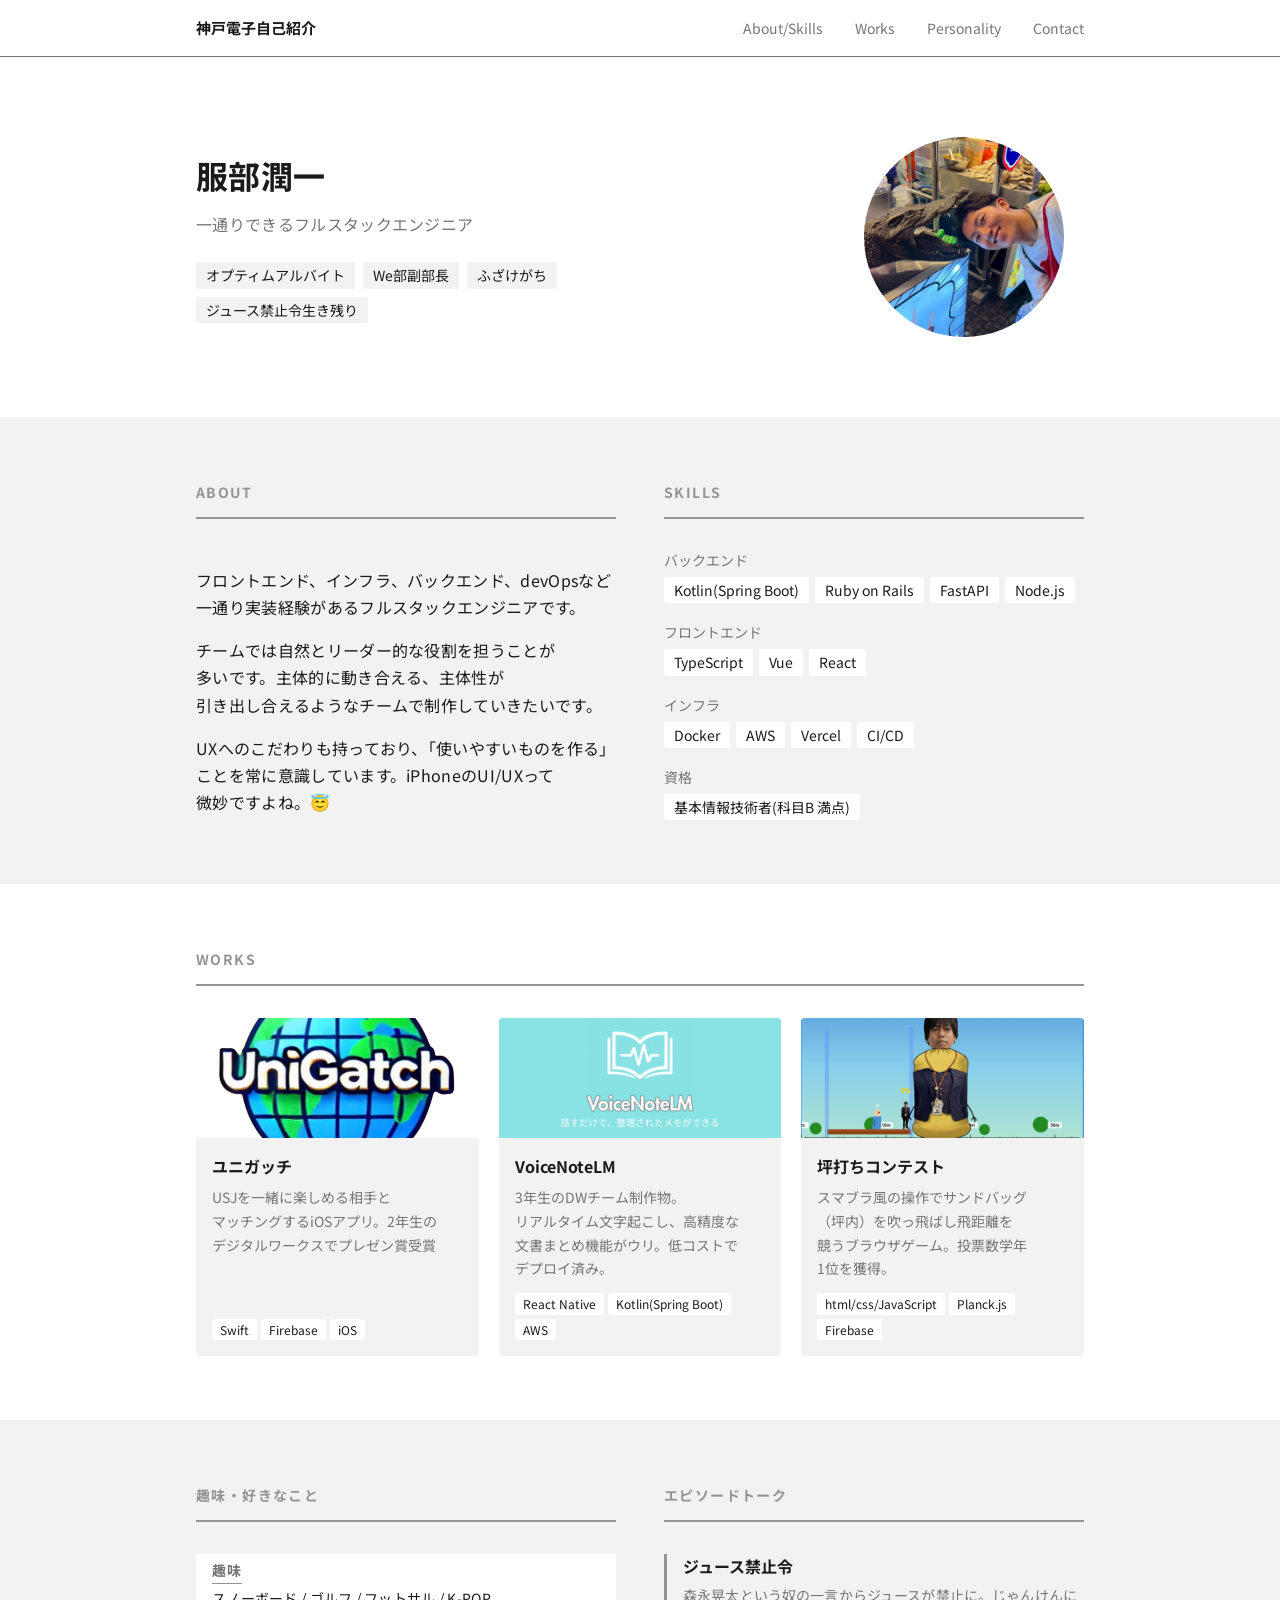
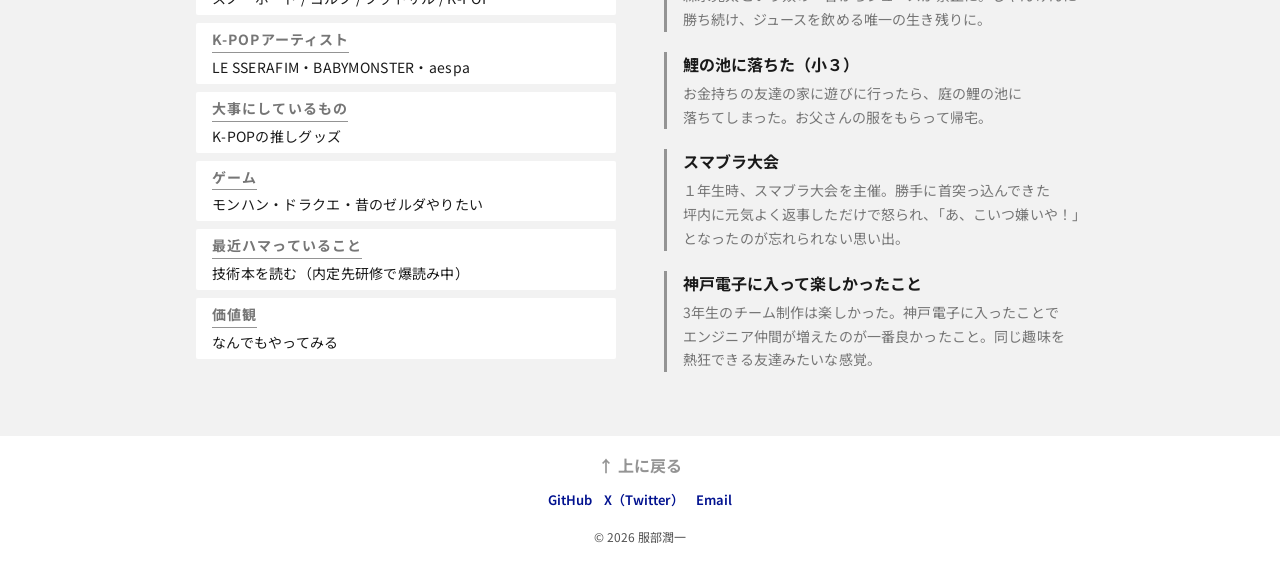
==== commit b698c2f4: "ナビゲーションとスタイルの更新、CSS変数の導入" ====
--- a/src/index.html
+++ b/src/index.html
@@ -11,7 +11,7 @@
   <link rel="preconnect" href="https://fonts.gstatic.com" crossorigin>
   <link href="https://fonts.googleapis.com/css2?family=Noto+Sans+JP:wght@100..900&display=swap" rel="stylesheet">
 
-  <link rel="stylesheet" type="" href="style.css">
+  <link rel="stylesheet" href="style.css">
 </head>
 
 <body>
@@ -20,12 +20,12 @@
 
   <header class="nav">
     <div class="container">
-      <span class="nav-name">自己紹介</span>
+      <span class="nav-name">神戸電子自己紹介</span>
       <nav>
         <ul class="nav-links">
-          <li><a href="#about">About</a></li>
-          <li><a href="#skills">Skills</a></li>
+          <li><a href="#about">About/Skills</a></li>
           <li><a href="#works">Works</a></li>
+          <li><a href="#personality">Personality</a></li>
           <li><a href="#Contact">Contact</a></li>
         </ul>
       </nav>
@@ -230,7 +230,7 @@
     </div>
   </section>
 
-  <footer class="site-footer" aria-label="フッター">
+  <footer class="site-footer" aria-label="フッター" id="Contact">
     <div class="footer-inner">
       <a class="to-top" href="#top">↑ 上に戻る</a>
 
--- a/src/style.css
+++ b/src/style.css
@@ -4,19 +4,6 @@
   box-sizing: border-box;
   margin: 0;
   padding: 0;
-}
-
-body {
-  font-family: 'Noto Sans JP';
-  background-color: #ffffff;
-  color: #1a1a1a;
-  line-height: 1.7;
-}
-
-.container {
-  max-width: 968px;
-  margin: 0 auto;
-  padding: 0 40px;
 }
 
 /* ===== CSS変数（カラーテーマ） ===== */
@@ -37,6 +24,29 @@
   --font-mono: 'Noto Sans Mono';
 }
 
+body {
+  font-family: var(--font-sans);
+  background-color: var(--bg-page);
+  color: var(--text-main);
+  line-height: 1.7;
+  text-autospace: normal;
+}
+
+p {
+  word-break: auto-phrase;
+  text-wrap: pretty;
+}
+
+h1 h2 h3 {
+  text-wrap: balance;
+}
+
+.container {
+  max-width: 968px;
+  margin: 0 auto;
+  padding: 0 40px;
+}
+
 .nav {
   background-color: var(--bg-page);
   border-bottom: 1px solid var(--border-strong);
@@ -76,7 +86,6 @@
 
 .hero {
   background-color: var(--bg-page);
-  border-bottom: 1px solid var(--border);
   padding: 80px 0;
 }
 
@@ -85,6 +94,16 @@
   grid-template-columns: 1fr 240px;
   gap: 48px;
   align-items: center;
+}
+
+@media (max-width: 640px) {
+  .hero .container {
+    grid-template-columns: 1fr;
+  }
+  
+  .hero-photo {
+    order: 1;
+  }
 }
 
 .hero-name {
@@ -142,13 +161,12 @@
 
 .about-skills {
   background-color: var(--bg-alt);
-  border-bottom: 1px solid var(--border);
   padding: 64px 0px;
 }
 
 .about-skills .container {
   display: grid;
-  grid-template-columns: 1fr 1fr;
+  grid-template-columns: repeat(auto-fit, minmax(min(100%, 360px), 1fr));
   gap: 48px;
 }
 
@@ -160,8 +178,10 @@
   color: var(--text-main);
 }
 
-.about-text+.about-text {
-  margin-top: 1em;
+.about {
+  display: flex;
+  flex-direction: column;
+  gap: 1em;
 }
 
 .skills-grid {
@@ -197,13 +217,12 @@
 
 .works {
   background-color: var(--bg-page);
-  border-radius: 1px solid var(--border);
   padding: 64px 0;
 }
 
 .works-grid {
   display: grid;
-  grid-template-columns: repeat(3, 1fr);
+  grid-template-columns: repeat(auto-fit, minmax(220px, 1fr));
   gap: 20px;
 }
 
@@ -275,13 +294,12 @@
 
 .personality {
   background-color: var(--bg-alt);
-  border-radius: 1px solid var(--border);
   padding: 64px 0;
 }
 
 .personality .container {
   display: grid;
-  grid-template-columns: 1fr 1fr;
+  grid-template-columns: repeat(auto-fit, minmax(min(100%, 360px), 1fr));
   gap: 48px;
 }
 
@@ -358,7 +376,7 @@
   margin-bottom: 10px;
   text-decoration: none;
   font-weight: 700;
-  color: rgba(0, 0, 0, 0.75);
+  color: var(--text-muted);
 }
 
 .footer-links {
@@ -370,7 +388,7 @@
 }
 
 .footer-links a {
-  color: #1d4ed8;
+  color: var(--link);
   text-decoration: none;
   font-weight: 600;
   font-size: 13px;
